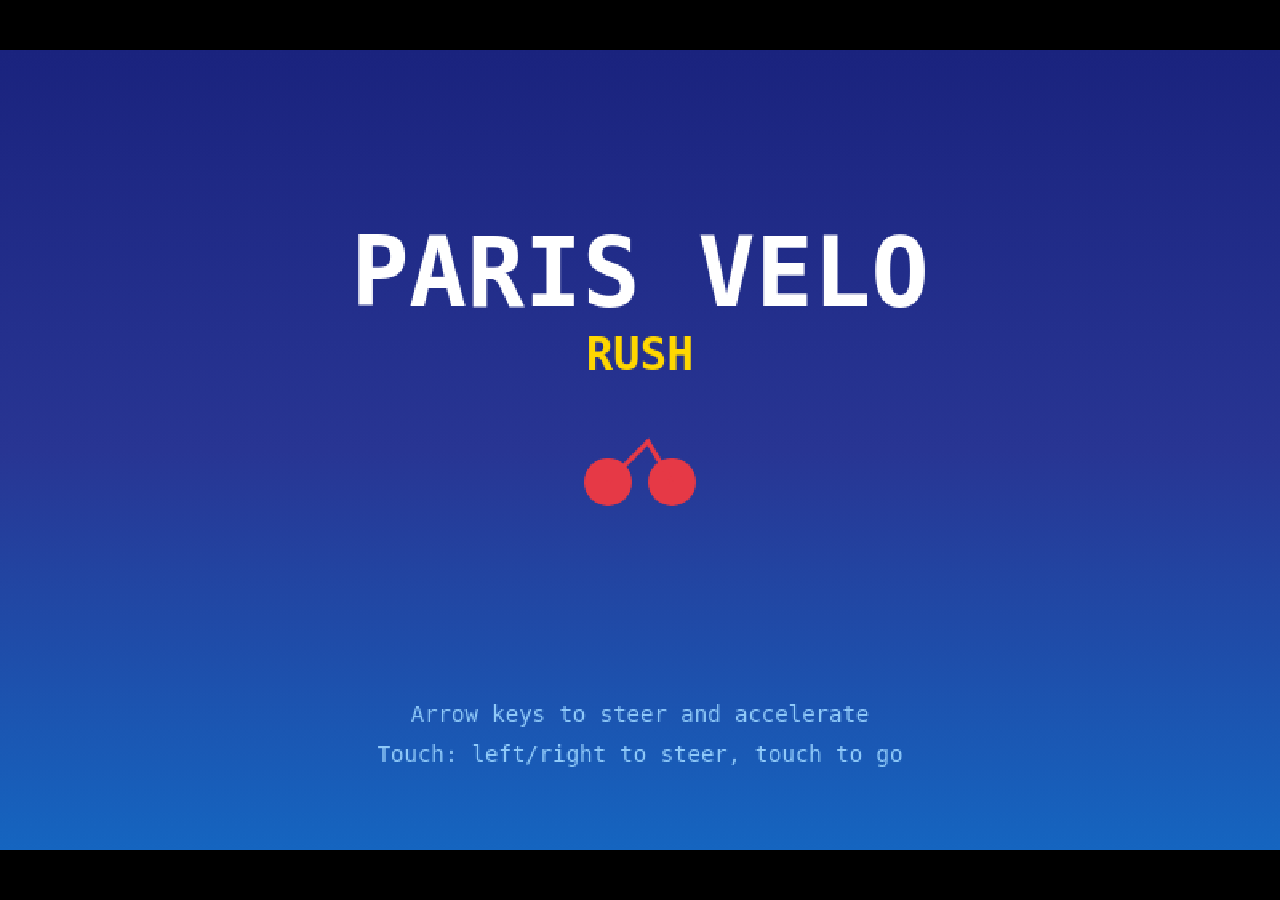
==== index.html @ ca89f534 "Implement full Paris Velo Rush game Pseudo-3D arcade racer with road rendering, curves/hills, player" ====
<!DOCTYPE html>
<html lang="en">
<head>
  <meta charset="UTF-8">
  <meta name="viewport" content="width=device-width, initial-scale=1.0, maximum-scale=1.0, user-scalable=no">
  <title>Paris Velo Rush</title>
  <link rel="stylesheet" href="css/style.css">
</head>
<body>
  <canvas id="game"></canvas>
  <div id="landscape-hint">Please rotate your device to landscape mode 🚲</div>

  <script src="js/constants.js"></script>
  <script src="js/util.js"></script>
  <script src="js/road.js"></script>
  <script src="js/placeholder.js"></script>
  <script src="js/loader.js"></script>
  <script src="js/input.js"></script>
  <script src="js/render.js"></script>
  <script src="js/hud.js"></script>
  <script src="js/game.js"></script>
</body>
</html>
---- css/style.css ----
* {
  margin: 0;
  padding: 0;
  box-sizing: border-box;
}

html, body {
  width: 100%;
  height: 100%;
  overflow: hidden;
  background: #000;
  display: flex;
  align-items: center;
  justify-content: center;
}

canvas#game {
  display: block;
  image-rendering: pixelated;
  image-rendering: crisp-edges;
  touch-action: none;
  max-width: 100vw;
  max-height: 100vh;
  width: auto;
  height: auto;
  aspect-ratio: 800 / 500;
}

@media (max-aspect-ratio: 800/500) {
  canvas#game {
    width: 100vw;
    height: auto;
  }
}

@media (min-aspect-ratio: 800/500) {
  canvas#game {
    width: auto;
    height: 100vh;
  }
}

#landscape-hint {
  display: none;
  position: fixed;
  inset: 0;
  background: rgba(0, 0, 0, 0.9);
  color: #fff;
  font-family: monospace;
  font-size: 18px;
  align-items: center;
  justify-content: center;
  text-align: center;
  z-index: 100;
  padding: 20px;
}

@media (orientation: portrait) and (max-width: 768px) {
  #landscape-hint {
    display: flex;
  }
}
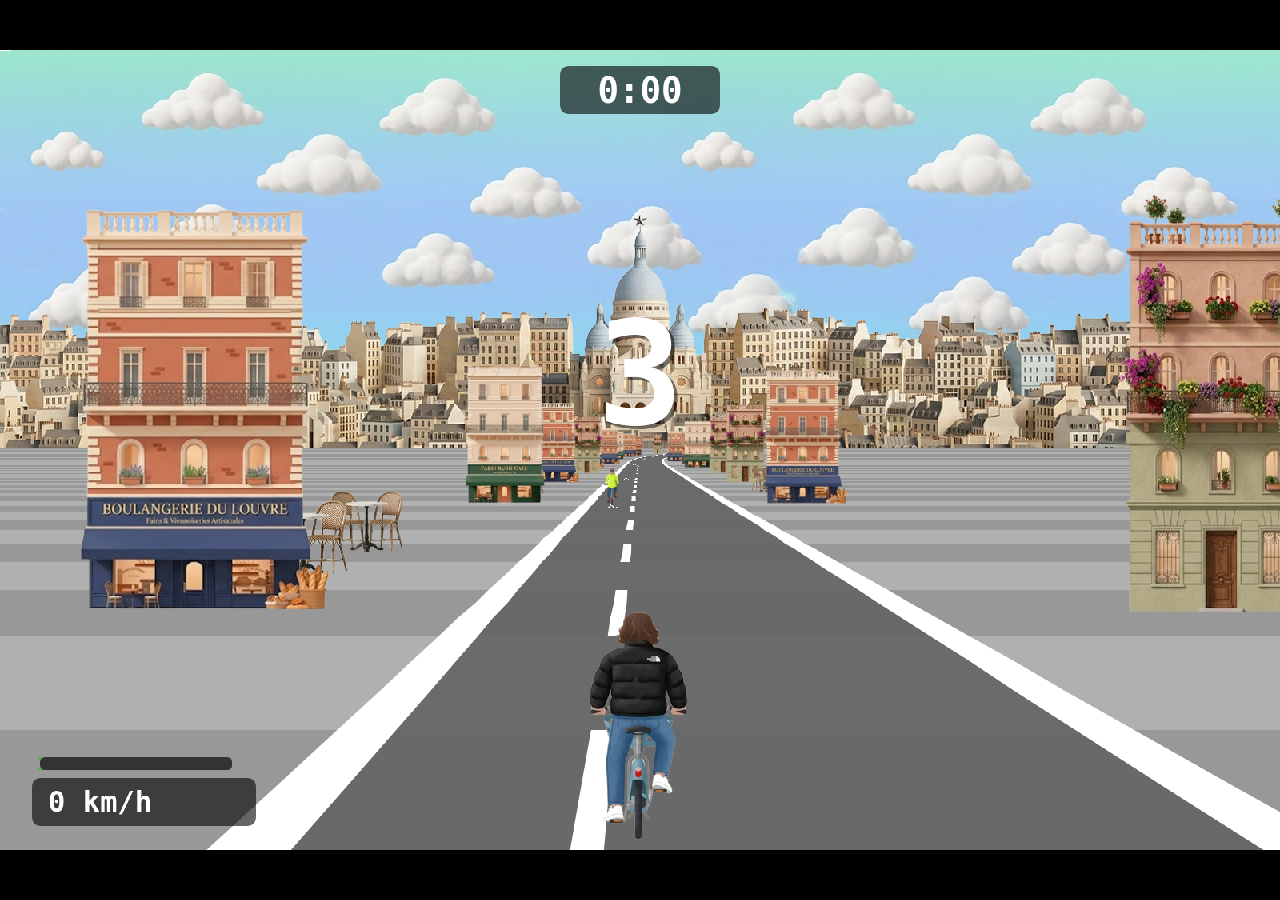
==== commit 28434a69: "Add first NPC cyclist with perspective-correct rendering - Create js/npc.js module: NPC lifecycle (r" ====
--- a/index.html
+++ b/index.html
@@ -18,6 +18,7 @@
   <script src="js/input.js"></script>
   <script src="js/render.js"></script>
   <script src="js/hud.js"></script>
+  <script src="js/npc.js"></script>
   <script src="js/game.js"></script>
 </body>
 </html>
--- a/css/style.css
+++ b/css/style.css
@@ -23,17 +23,17 @@
   max-height: 100vh;
   width: auto;
   height: auto;
-  aspect-ratio: 800 / 500;
+  aspect-ratio: 3200 / 2000;
 }
 
-@media (max-aspect-ratio: 800/500) {
+@media (max-aspect-ratio: 8/5) {
   canvas#game {
     width: 100vw;
     height: auto;
   }
 }
 
-@media (min-aspect-ratio: 800/500) {
+@media (min-aspect-ratio: 8/5) {
   canvas#game {
     width: auto;
     height: 100vh;
